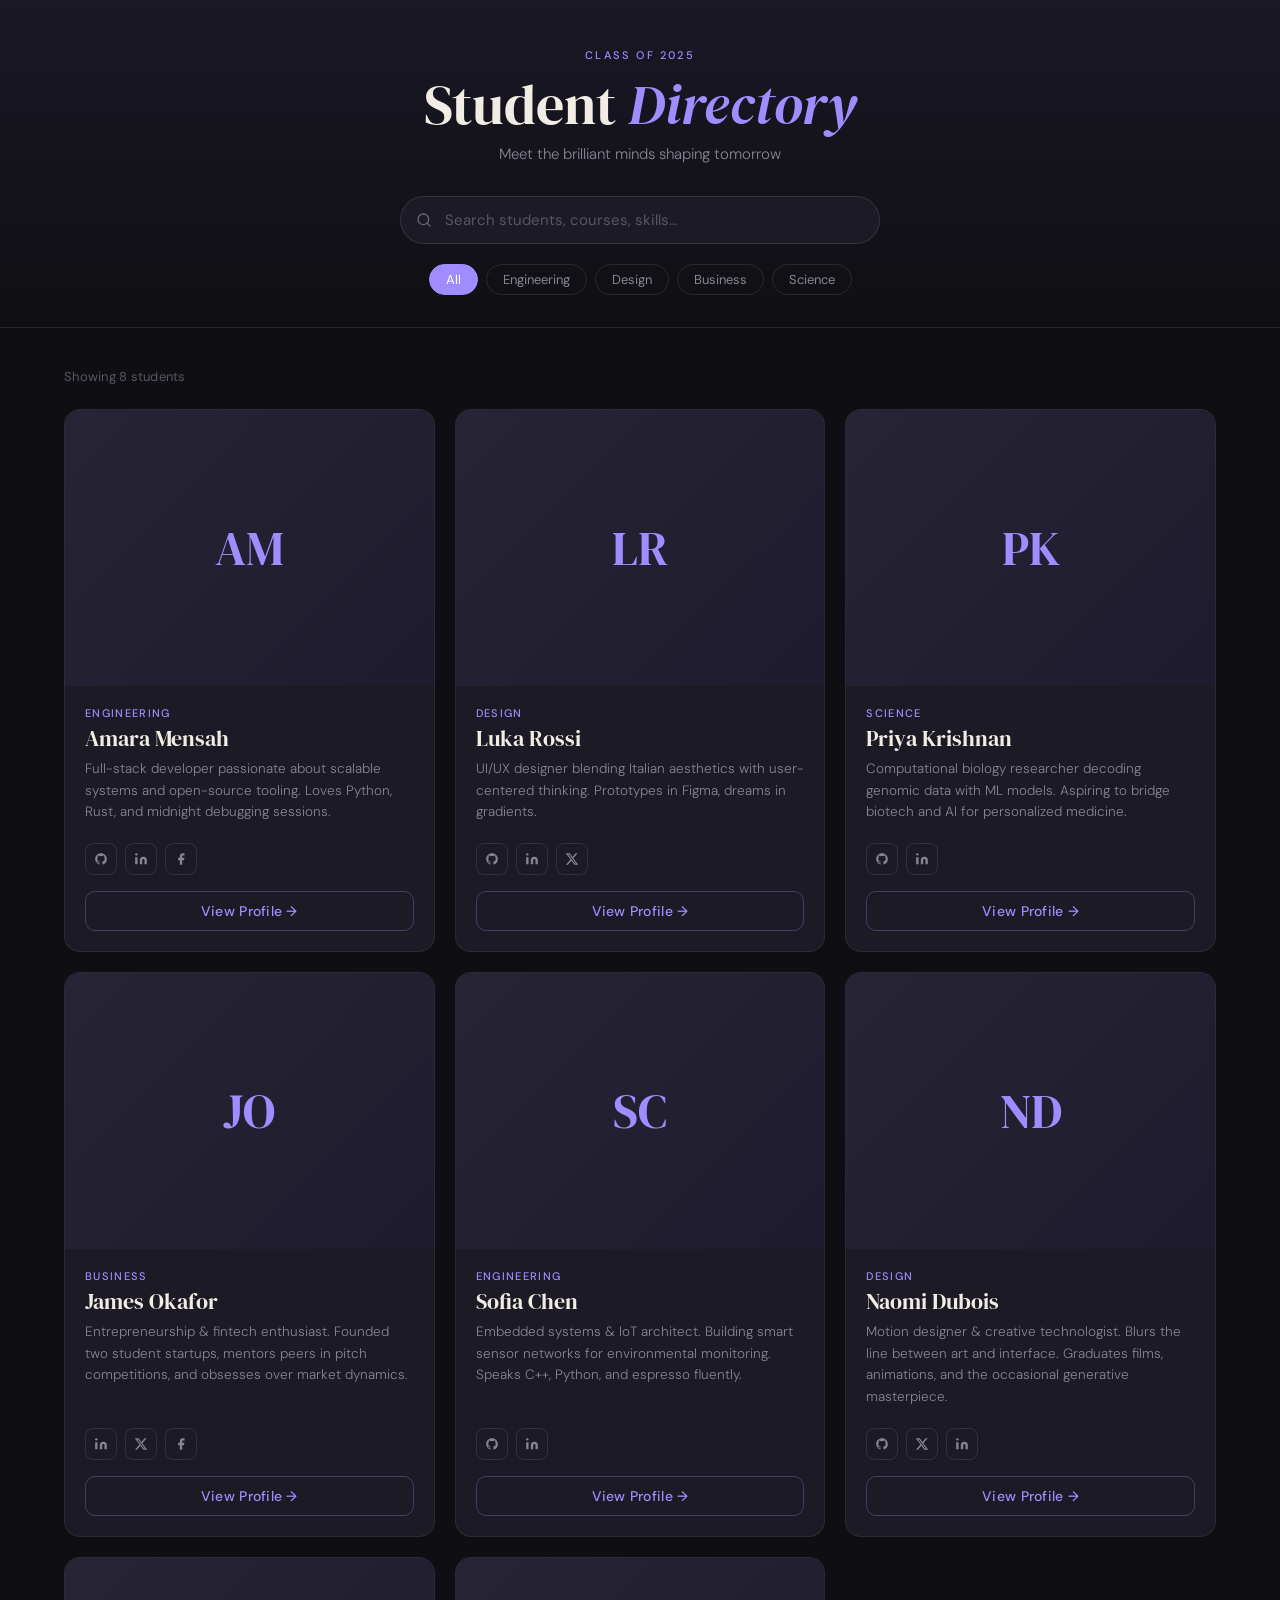
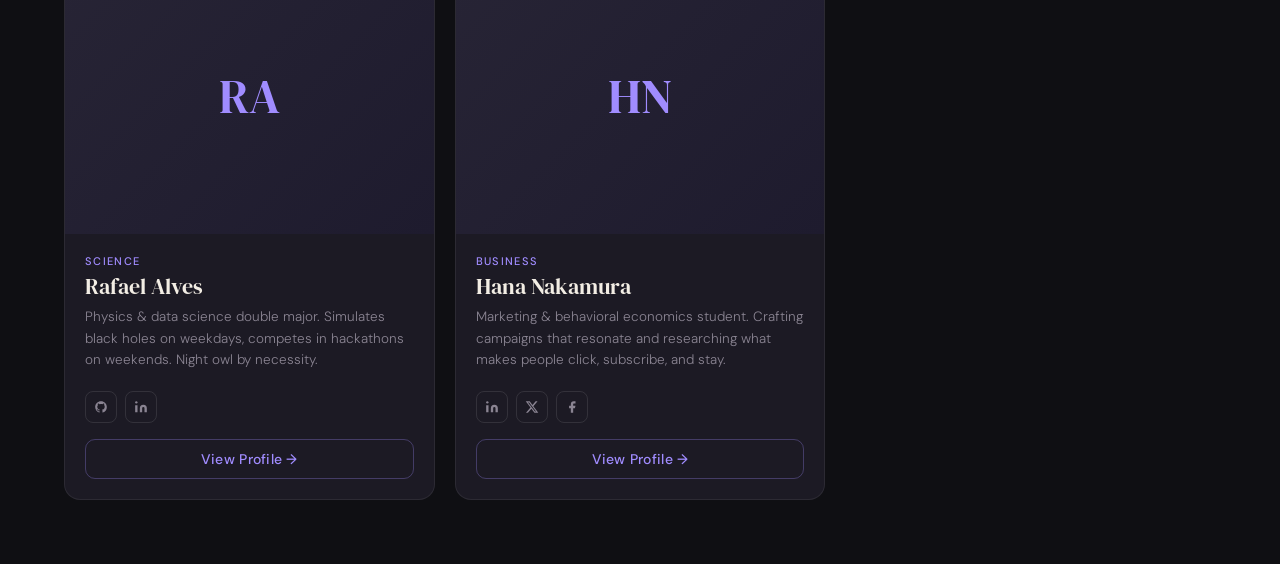
==== index.html @ 5d66a67c "first commit" ====
<!DOCTYPE html>
<html>
<head>
<link rel="stylesheet" href="src/css/style.css">
</head>
<body>

<header>
  <p class="site-label">Class of 2025</p>
  <h1>Student <em>Directory</em></h1>
  <p class="subtitle">Meet the brilliant minds shaping tomorrow</p>

  <div class="search-wrap">
    <svg class="search-icon" width="16" height="16" viewBox="0 0 24 24" fill="none" stroke="currentColor" stroke-width="2" stroke-linecap="round" stroke-linejoin="round"><circle cx="11" cy="11" r="8"/><line x1="21" y1="21" x2="16.65" y2="16.65"/></svg>
    <input type="text" id="search" placeholder="Search students, courses, skills…" oninput="filterCards()" />
  </div>

  <div class="filter-row">
    <button class="filter-btn active" onclick="setFilter('all', this)">All</button>
    <button class="filter-btn" onclick="setFilter('Engineering', this)">Engineering</button>
    <button class="filter-btn" onclick="setFilter('Design', this)">Design</button>
    <button class="filter-btn" onclick="setFilter('Business', this)">Business</button>
    <button class="filter-btn" onclick="setFilter('Science', this)">Science</button>
  </div>
</header>

<main>
  <p class="results-meta" id="meta">Showing 8 students</p>

  <div class="grid" id="grid">

    <div class="card" data-tags="Engineering">
      <div class="thumb-placeholder">AM</div>
      <div class="card-body">
        <p class="card-tag">Engineering</p>
        <h2 class="card-name">Amara Mensah</h2>
        <p class="card-desc">Full-stack developer passionate about scalable systems and open-source tooling. Loves Python, Rust, and midnight debugging sessions.</p>
        <div class="social-row">
          <a class="social-btn" href="#" title="GitHub">
            <svg viewBox="0 0 24 24"><path d="M12 2C6.48 2 2 6.48 2 12c0 4.42 2.87 8.17 6.84 9.49.5.09.68-.22.68-.48v-1.7c-2.78.61-3.37-1.34-3.37-1.34-.46-1.16-1.11-1.47-1.11-1.47-.91-.62.07-.61.07-.61 1 .07 1.53 1.03 1.53 1.03.89 1.52 2.34 1.08 2.91.83.09-.65.35-1.08.63-1.33-2.22-.25-4.55-1.11-4.55-4.94 0-1.09.39-1.98 1.03-2.68-.1-.25-.45-1.27.1-2.64 0 0 .84-.27 2.75 1.02A9.56 9.56 0 0112 6.8c.85 0 1.7.11 2.5.33 1.91-1.29 2.75-1.02 2.75-1.02.55 1.37.2 2.39.1 2.64.64.7 1.03 1.59 1.03 2.68 0 3.84-2.34 4.68-4.57 4.93.36.31.68.92.68 1.85v2.74c0 .27.18.58.69.48A10.01 10.01 0 0022 12c0-5.52-4.48-10-10-10z"/></svg>
          </a>
          <a class="social-btn" href="#" title="LinkedIn">
            <svg viewBox="0 0 24 24"><path d="M16 8a6 6 0 016 6v7h-4v-7a2 2 0 00-2-2 2 2 0 00-2 2v7h-4v-7a6 6 0 016-6zM2 9h4v12H2z"/><circle cx="4" cy="4" r="2"/></svg>
          </a>
          <a class="social-btn" href="#" title="Facebook">
            <svg viewBox="0 0 24 24"><path d="M18 2h-3a5 5 0 00-5 5v3H7v4h3v8h4v-8h3l1-4h-4V7a1 1 0 011-1h3z"/></svg>
          </a>
        </div>
        <button class="view-btn" onclick="window.location.href='students/amarah-mensah.html'">View Profile →</button>
      </div>
    </div>

    <div class="card" data-tags="Design">
      <div class="thumb-placeholder">LR</div>
      <div class="card-body">
        <p class="card-tag">Design</p>
        <h2 class="card-name">Luka Rossi</h2>
        <p class="card-desc">UI/UX designer blending Italian aesthetics with user-centered thinking. Prototypes in Figma, dreams in gradients.</p>
        <div class="social-row">
          <a class="social-btn" href="#" title="GitHub">
            <svg viewBox="0 0 24 24"><path d="M12 2C6.48 2 2 6.48 2 12c0 4.42 2.87 8.17 6.84 9.49.5.09.68-.22.68-.48v-1.7c-2.78.61-3.37-1.34-3.37-1.34-.46-1.16-1.11-1.47-1.11-1.47-.91-.62.07-.61.07-.61 1 .07 1.53 1.03 1.53 1.03.89 1.52 2.34 1.08 2.91.83.09-.65.35-1.08.63-1.33-2.22-.25-4.55-1.11-4.55-4.94 0-1.09.39-1.98 1.03-2.68-.1-.25-.45-1.27.1-2.64 0 0 .84-.27 2.75 1.02A9.56 9.56 0 0112 6.8c.85 0 1.7.11 2.5.33 1.91-1.29 2.75-1.02 2.75-1.02.55 1.37.2 2.39.1 2.64.64.7 1.03 1.59 1.03 2.68 0 3.84-2.34 4.68-4.57 4.93.36.31.68.92.68 1.85v2.74c0 .27.18.58.69.48A10.01 10.01 0 0022 12c0-5.52-4.48-10-10-10z"/></svg>
          </a>
          <a class="social-btn" href="#" title="LinkedIn">
            <svg viewBox="0 0 24 24"><path d="M16 8a6 6 0 016 6v7h-4v-7a2 2 0 00-2-2 2 2 0 00-2 2v7h-4v-7a6 6 0 016-6zM2 9h4v12H2z"/><circle cx="4" cy="4" r="2"/></svg>
          </a>
          <a class="social-btn" href="#" title="Twitter/X">
            <svg viewBox="0 0 24 24"><path d="M18.244 2.25h3.308l-7.227 8.26 8.502 11.24H16.17l-5.214-6.817L4.99 21.75H1.68l7.73-8.835L1.254 2.25H8.08l4.713 6.231zm-1.161 17.52h1.833L7.084 4.126H5.117z"/></svg>
          </a>
        </div>
        <button class="view-btn">View Profile →</button>
      </div>
    </div>

    <div class="card" data-tags="Science">
      <div class="thumb-placeholder">PK</div>
      <div class="card-body">
        <p class="card-tag">Science</p>
        <h2 class="card-name">Priya Krishnan</h2>
        <p class="card-desc">Computational biology researcher decoding genomic data with ML models. Aspiring to bridge biotech and AI for personalized medicine.</p>
        <div class="social-row">
          <a class="social-btn" href="#" title="GitHub">
            <svg viewBox="0 0 24 24"><path d="M12 2C6.48 2 2 6.48 2 12c0 4.42 2.87 8.17 6.84 9.49.5.09.68-.22.68-.48v-1.7c-2.78.61-3.37-1.34-3.37-1.34-.46-1.16-1.11-1.47-1.11-1.47-.91-.62.07-.61.07-.61 1 .07 1.53 1.03 1.53 1.03.89 1.52 2.34 1.08 2.91.83.09-.65.35-1.08.63-1.33-2.22-.25-4.55-1.11-4.55-4.94 0-1.09.39-1.98 1.03-2.68-.1-.25-.45-1.27.1-2.64 0 0 .84-.27 2.75 1.02A9.56 9.56 0 0112 6.8c.85 0 1.7.11 2.5.33 1.91-1.29 2.75-1.02 2.75-1.02.55 1.37.2 2.39.1 2.64.64.7 1.03 1.59 1.03 2.68 0 3.84-2.34 4.68-4.57 4.93.36.31.68.92.68 1.85v2.74c0 .27.18.58.69.48A10.01 10.01 0 0022 12c0-5.52-4.48-10-10-10z"/></svg>
          </a>
          <a class="social-btn" href="#" title="LinkedIn">
            <svg viewBox="0 0 24 24"><path d="M16 8a6 6 0 016 6v7h-4v-7a2 2 0 00-2-2 2 2 0 00-2 2v7h-4v-7a6 6 0 016-6zM2 9h4v12H2z"/><circle cx="4" cy="4" r="2"/></svg>
          </a>
        </div>
        <button class="view-btn">View Profile →</button>
      </div>
    </div>

    <div class="card" data-tags="Business">
      <div class="thumb-placeholder">JO</div>
      <div class="card-body">
        <p class="card-tag">Business</p>
        <h2 class="card-name">James Okafor</h2>
        <p class="card-desc">Entrepreneurship & fintech enthusiast. Founded two student startups, mentors peers in pitch competitions, and obsesses over market dynamics.</p>
        <div class="social-row">
          <a class="social-btn" href="#" title="LinkedIn">
            <svg viewBox="0 0 24 24"><path d="M16 8a6 6 0 016 6v7h-4v-7a2 2 0 00-2-2 2 2 0 00-2 2v7h-4v-7a6 6 0 016-6zM2 9h4v12H2z"/><circle cx="4" cy="4" r="2"/></svg>
          </a>
          <a class="social-btn" href="#" title="Twitter/X">
            <svg viewBox="0 0 24 24"><path d="M18.244 2.25h3.308l-7.227 8.26 8.502 11.24H16.17l-5.214-6.817L4.99 21.75H1.68l7.73-8.835L1.254 2.25H8.08l4.713 6.231zm-1.161 17.52h1.833L7.084 4.126H5.117z"/></svg>
          </a>
          <a class="social-btn" href="#" title="Facebook">
            <svg viewBox="0 0 24 24"><path d="M18 2h-3a5 5 0 00-5 5v3H7v4h3v8h4v-8h3l1-4h-4V7a1 1 0 011-1h3z"/></svg>
          </a>
        </div>
        <button class="view-btn">View Profile →</button>
      </div>
    </div>

    <div class="card" data-tags="Engineering">
      <div class="thumb-placeholder">SC</div>
      <div class="card-body">
        <p class="card-tag">Engineering</p>
        <h2 class="card-name">Sofia Chen</h2>
        <p class="card-desc">Embedded systems & IoT architect. Building smart sensor networks for environmental monitoring. Speaks C++, Python, and espresso fluently.</p>
        <div class="social-row">
          <a class="social-btn" href="#" title="GitHub">
            <svg viewBox="0 0 24 24"><path d="M12 2C6.48 2 2 6.48 2 12c0 4.42 2.87 8.17 6.84 9.49.5.09.68-.22.68-.48v-1.7c-2.78.61-3.37-1.34-3.37-1.34-.46-1.16-1.11-1.47-1.11-1.47-.91-.62.07-.61.07-.61 1 .07 1.53 1.03 1.53 1.03.89 1.52 2.34 1.08 2.91.83.09-.65.35-1.08.63-1.33-2.22-.25-4.55-1.11-4.55-4.94 0-1.09.39-1.98 1.03-2.68-.1-.25-.45-1.27.1-2.64 0 0 .84-.27 2.75 1.02A9.56 9.56 0 0112 6.8c.85 0 1.7.11 2.5.33 1.91-1.29 2.75-1.02 2.75-1.02.55 1.37.2 2.39.1 2.64.64.7 1.03 1.59 1.03 2.68 0 3.84-2.34 4.68-4.57 4.93.36.31.68.92.68 1.85v2.74c0 .27.18.58.69.48A10.01 10.01 0 0022 12c0-5.52-4.48-10-10-10z"/></svg>
          </a>
          <a class="social-btn" href="#" title="LinkedIn">
            <svg viewBox="0 0 24 24"><path d="M16 8a6 6 0 016 6v7h-4v-7a2 2 0 00-2-2 2 2 0 00-2 2v7h-4v-7a6 6 0 016-6zM2 9h4v12H2z"/><circle cx="4" cy="4" r="2"/></svg>
          </a>
        </div>
        <button class="view-btn">View Profile →</button>
      </div>
    </div>

    <div class="card" data-tags="Design">
      <div class="thumb-placeholder">ND</div>
      <div class="card-body">
        <p class="card-tag">Design</p>
        <h2 class="card-name">Naomi Dubois</h2>
        <p class="card-desc">Motion designer & creative technologist. Blurs the line between art and interface. Graduates films, animations, and the occasional generative masterpiece.</p>
        <div class="social-row">
          <a class="social-btn" href="#" title="GitHub">
            <svg viewBox="0 0 24 24"><path d="M12 2C6.48 2 2 6.48 2 12c0 4.42 2.87 8.17 6.84 9.49.5.09.68-.22.68-.48v-1.7c-2.78.61-3.37-1.34-3.37-1.34-.46-1.16-1.11-1.47-1.11-1.47-.91-.62.07-.61.07-.61 1 .07 1.53 1.03 1.53 1.03.89 1.52 2.34 1.08 2.91.83.09-.65.35-1.08.63-1.33-2.22-.25-4.55-1.11-4.55-4.94 0-1.09.39-1.98 1.03-2.68-.1-.25-.45-1.27.1-2.64 0 0 .84-.27 2.75 1.02A9.56 9.56 0 0112 6.8c.85 0 1.7.11 2.5.33 1.91-1.29 2.75-1.02 2.75-1.02.55 1.37.2 2.39.1 2.64.64.7 1.03 1.59 1.03 2.68 0 3.84-2.34 4.68-4.57 4.93.36.31.68.92.68 1.85v2.74c0 .27.18.58.69.48A10.01 10.01 0 0022 12c0-5.52-4.48-10-10-10z"/></svg>
          </a>
          <a class="social-btn" href="#" title="Twitter/X">
            <svg viewBox="0 0 24 24"><path d="M18.244 2.25h3.308l-7.227 8.26 8.502 11.24H16.17l-5.214-6.817L4.99 21.75H1.68l7.73-8.835L1.254 2.25H8.08l4.713 6.231zm-1.161 17.52h1.833L7.084 4.126H5.117z"/></svg>
          </a>
          <a class="social-btn" href="#" title="LinkedIn">
            <svg viewBox="0 0 24 24"><path d="M16 8a6 6 0 016 6v7h-4v-7a2 2 0 00-2-2 2 2 0 00-2 2v7h-4v-7a6 6 0 016-6zM2 9h4v12H2z"/><circle cx="4" cy="4" r="2"/></svg>
          </a>
        </div>
        <button class="view-btn">View Profile →</button>
      </div>
    </div>

    <div class="card" data-tags="Science">
      <div class="thumb-placeholder">RA</div>
      <div class="card-body">
        <p class="card-tag">Science</p>
        <h2 class="card-name">Rafael Alves</h2>
        <p class="card-desc">Physics & data science double major. Simulates black holes on weekdays, competes in hackathons on weekends. Night owl by necessity.</p>
        <div class="social-row">
          <a class="social-btn" href="#" title="GitHub">
            <svg viewBox="0 0 24 24"><path d="M12 2C6.48 2 2 6.48 2 12c0 4.42 2.87 8.17 6.84 9.49.5.09.68-.22.68-.48v-1.7c-2.78.61-3.37-1.34-3.37-1.34-.46-1.16-1.11-1.47-1.11-1.47-.91-.62.07-.61.07-.61 1 .07 1.53 1.03 1.53 1.03.89 1.52 2.34 1.08 2.91.83.09-.65.35-1.08.63-1.33-2.22-.25-4.55-1.11-4.55-4.94 0-1.09.39-1.98 1.03-2.68-.1-.25-.45-1.27.1-2.64 0 0 .84-.27 2.75 1.02A9.56 9.56 0 0112 6.8c.85 0 1.7.11 2.5.33 1.91-1.29 2.75-1.02 2.75-1.02.55 1.37.2 2.39.1 2.64.64.7 1.03 1.59 1.03 2.68 0 3.84-2.34 4.68-4.57 4.93.36.31.68.92.68 1.85v2.74c0 .27.18.58.69.48A10.01 10.01 0 0022 12c0-5.52-4.48-10-10-10z"/></svg>
          </a>
          <a class="social-btn" href="#" title="LinkedIn">
            <svg viewBox="0 0 24 24"><path d="M16 8a6 6 0 016 6v7h-4v-7a2 2 0 00-2-2 2 2 0 00-2 2v7h-4v-7a6 6 0 016-6zM2 9h4v12H2z"/><circle cx="4" cy="4" r="2"/></svg>
          </a>
        </div>
        <button class="view-btn">View Profile →</button>
      </div>
    </div>

    <div class="card" data-tags="Business">
      <div class="thumb-placeholder">HN</div>
      <div class="card-body">
        <p class="card-tag">Business</p>
        <h2 class="card-name">Hana Nakamura</h2>
        <p class="card-desc">Marketing & behavioral economics student. Crafting campaigns that resonate and researching what makes people click, subscribe, and stay.</p>
        <div class="social-row">
          <a class="social-btn" href="#" title="LinkedIn">
            <svg viewBox="0 0 24 24"><path d="M16 8a6 6 0 016 6v7h-4v-7a2 2 0 00-2-2 2 2 0 00-2 2v7h-4v-7a6 6 0 016-6zM2 9h4v12H2z"/><circle cx="4" cy="4" r="2"/></svg>
          </a>
          <a class="social-btn" href="#" title="Twitter/X">
            <svg viewBox="0 0 24 24"><path d="M18.244 2.25h3.308l-7.227 8.26 8.502 11.24H16.17l-5.214-6.817L4.99 21.75H1.68l7.73-8.835L1.254 2.25H8.08l4.713 6.231zm-1.161 17.52h1.833L7.084 4.126H5.117z"/></svg>
          </a>
          <a class="social-btn" href="#" title="Facebook">
            <svg viewBox="0 0 24 24"><path d="M18 2h-3a5 5 0 00-5 5v3H7v4h3v8h4v-8h3l1-4h-4V7a1 1 0 011-1h3z"/></svg>
          </a>
        </div>
        <button class="view-btn">View Profile →</button>
      </div>
    </div>

  </div>
</main>

<script>
  let activeFilter = 'all';

  function setFilter(val, btn) {
    activeFilter = val;
    document.querySelectorAll('.filter-btn').forEach(b => b.classList.remove('active'));
    btn.classList.add('active');
    filterCards();
  }

  function filterCards() {
    const q = document.getElementById('search').value.toLowerCase().trim();
    const cards = document.querySelectorAll('.card');
    let visible = 0;

    cards.forEach(card => {
      const name = card.querySelector('.card-name').textContent.toLowerCase();
      const desc = card.querySelector('.card-desc').textContent.toLowerCase();
      const tag = card.querySelector('.card-tag').textContent.toLowerCase();
      const tags = card.dataset.tags;

      const matchesSearch = !q || name.includes(q) || desc.includes(q) || tag.includes(q);
      const matchesFilter = activeFilter === 'all' || tags === activeFilter;

      if (matchesSearch && matchesFilter) {
        card.classList.remove('hidden');
        visible++;
      } else {
        card.classList.add('hidden');
      }
    });

    const meta = document.getElementById('meta');
    if (visible === 0) {
      meta.textContent = 'No students found';
    } else {
      meta.textContent = `Showing ${visible} student${visible !== 1 ? 's' : ''}`;
    }

    const grid = document.getElementById('grid');
    const empty = grid.querySelector('.empty-state');
    if (visible === 0 && !empty) {
      const div = document.createElement('div');
      div.className = 'empty-state';
      div.innerHTML = '<div class="icon">◎</div><p>No students match your search.<br>Try a different name or filter.</p>';
      grid.appendChild(div);
    } else if (visible > 0 && empty) {
      empty.remove();
    }
  }
</script>
</body>
</html>
---- src/css/style.css ----
@import url('https://fonts.googleapis.com/css2?family=DM+Serif+Display:ital@0;1&family=DM+Sans:wght@300;400;500;600&display=swap');

  * { box-sizing: border-box; margin: 0; padding: 0; }

  body {
    font-family: 'DM Sans', sans-serif;
    background: #0f0f13;
    color: #e8e4dc;
    min-height: 100vh;
  }

  header {
    padding: 3rem 2rem 2rem;
    text-align: center;
    border-bottom: 1px solid rgba(255,255,255,0.06);
    background: linear-gradient(180deg, #1a1825 0%, #0f0f13 100%);
  }

  .site-label {
    font-size: 11px;
    letter-spacing: 0.2em;
    text-transform: uppercase;
    color: #a08cff;
    margin-bottom: 0.75rem;
    font-weight: 500;
  }

  h1 {
    font-family: 'DM Serif Display', serif;
    font-size: clamp(2.2rem, 5vw, 3.5rem);
    font-weight: 400;
    line-height: 1.1;
    color: #f2ede4;
    margin-bottom: 0.5rem;
  }

  h1 em {
    font-style: italic;
    color: #a08cff;
  }

  .subtitle {
    font-size: 15px;
    color: #8a8492;
    margin-bottom: 2rem;
    font-weight: 300;
  }

  .search-wrap {
    max-width: 480px;
    margin: 0 auto;
    position: relative;
  }

  .search-icon {
    position: absolute;
    left: 16px;
    top: 50%;
    transform: translateY(-50%);
    color: #6b6475;
    pointer-events: none;
  }

  #search {
    width: 100%;
    padding: 13px 16px 13px 44px;
    background: #1c1a24;
    border: 1px solid rgba(255,255,255,0.1);
    border-radius: 50px;
    color: #e8e4dc;
    font-family: 'DM Sans', sans-serif;
    font-size: 15px;
    outline: none;
    transition: border-color 0.2s;
  }

  #search::placeholder { color: #5a5464; }
  #search:focus { border-color: #a08cff; }

  .filter-row {
    display: flex;
    gap: 8px;
    justify-content: center;
    flex-wrap: wrap;
    margin-top: 1.25rem;
  }

  .filter-btn {
    padding: 6px 16px;
    border-radius: 50px;
    border: 1px solid rgba(255,255,255,0.1);
    background: transparent;
    color: #8a8492;
    font-size: 13px;
    font-family: 'DM Sans', sans-serif;
    cursor: pointer;
    transition: all 0.2s;
  }

  .filter-btn:hover { border-color: #a08cff; color: #a08cff; }
  .filter-btn.active { background: #a08cff; border-color: #a08cff; color: #fff; }

  main {
    max-width: 1200px;
    margin: 0 auto;
    padding: 2.5rem 1.5rem 4rem;
  }

  .results-meta {
    font-size: 13px;
    color: #5a5464;
    margin-bottom: 1.5rem;
    letter-spacing: 0.02em;
  }

  .grid {
    display: grid;
    grid-template-columns: repeat(auto-fill, minmax(280px, 1fr));
    gap: 1.25rem;
  }

  .card {
    background: #1c1a24;
    border: 1px solid rgba(255,255,255,0.07);
    border-radius: 16px;
    overflow: hidden;
    transition: transform 0.25s, border-color 0.25s, box-shadow 0.25s;
    display: flex;
    flex-direction: column;
  }

  .card:hover {
    transform: translateY(-4px);
    border-color: rgba(160,140,255,0.35);
    box-shadow: 0 16px 40px rgba(0,0,0,0.4);
  }

  .card-thumb {
    width: 100%;
    aspect-ratio: 4/3;
    object-fit: cover;
    display: block;
    background: #272435;
  }

  .thumb-placeholder {
    width: 100%;
    aspect-ratio: 4/3;
    display: flex;
    align-items: center;
    justify-content: center;
    font-size: 3rem;
    background: linear-gradient(135deg, #272435 0%, #1e1b2e 100%);
    color: #a08cff;
    font-family: 'DM Serif Display', serif;
  }

  .card-body {
    padding: 1.25rem;
    flex: 1;
    display: flex;
    flex-direction: column;
  }

  .card-tag {
    font-size: 11px;
    letter-spacing: 0.12em;
    text-transform: uppercase;
    color: #a08cff;
    font-weight: 500;
    margin-bottom: 6px;
  }

  .card-name {
    font-family: 'DM Serif Display', serif;
    font-size: 1.35rem;
    font-weight: 400;
    color: #f2ede4;
    margin-bottom: 6px;
    line-height: 1.2;
  }

  .card-desc {
    font-size: 13.5px;
    color: #8a8492;
    line-height: 1.6;
    margin-bottom: 1.25rem;
    flex: 1;
    font-weight: 300;
  }

  .social-row {
    display: flex;
    gap: 8px;
    margin-bottom: 1rem;
  }

  .social-btn {
    width: 32px;
    height: 32px;
    border-radius: 8px;
    border: 1px solid rgba(255,255,255,0.1);
    background: transparent;
    display: flex;
    align-items: center;
    justify-content: center;
    cursor: pointer;
    transition: all 0.2s;
    text-decoration: none;
  }

  .social-btn:hover {
    border-color: #a08cff;
    background: rgba(160,140,255,0.1);
  }

  .social-btn svg { width: 14px; height: 14px; fill: #8a8492; transition: fill 0.2s; }
  .social-btn:hover svg { fill: #a08cff; }

  .view-btn {
    width: 100%;
    padding: 10px;
    border-radius: 10px;
    border: 1px solid rgba(160,140,255,0.3);
    background: transparent;
    color: #a08cff;
    font-family: 'DM Sans', sans-serif;
    font-size: 14px;
    font-weight: 500;
    cursor: pointer;
    transition: all 0.2s;
    letter-spacing: 0.02em;
  }

  .view-btn:hover {
    background: #a08cff;
    color: #fff;
    border-color: #a08cff;
  }

  .empty-state {
    grid-column: 1/-1;
    text-align: center;
    padding: 5rem 1rem;
    color: #5a5464;
  }

  .empty-state .icon { font-size: 2.5rem; margin-bottom: 1rem; opacity: 0.5; }
  .empty-state p { font-size: 15px; }

  .card.hidden { display: none; }

   @import url('https://fonts.googleapis.com/css2?family=DM+Serif+Display:ital@0;1&family=DM+Sans:wght@300;400;500;600&display=swap');

  * { box-sizing: border-box; margin: 0; padding: 0; }

  body {
    font-family: 'DM Sans', sans-serif;
    background: #0f0f13;
    color: #e8e4dc;
    min-height: 100vh;
  }

  /* ── NAV ── */
  nav {
    display: flex;
    align-items: center;
    gap: 10px;
    padding: 1.25rem 2rem;
    border-bottom: 1px solid rgba(255,255,255,0.06);
  }

  .back-btn {
    display: flex;
    align-items: center;
    gap: 6px;
    font-size: 13px;
    color: #8a8492;
    background: none;
    border: none;
    cursor: pointer;
    font-family: 'DM Sans', sans-serif;
    padding: 6px 10px;
    border-radius: 8px;
    transition: all 0.2s;
  }
  .back-btn:hover { background: rgba(255,255,255,0.05); color: #e8e4dc; }
  .back-btn svg { width: 14px; height: 14px; }

  .nav-breadcrumb {
    font-size: 13px;
    color: #4a4454;
  }
  .nav-breadcrumb span { color: #8a8492; }

  /* ── HERO ── */
  .hero {
    position: relative;
    background: linear-gradient(135deg, #1a1825 0%, #161320 50%, #0f0f13 100%);
    border-bottom: 1px solid rgba(255,255,255,0.06);
    padding: 3rem 2rem 0;
    overflow: hidden;
  }

  .hero-bg-circle {
    position: absolute;
    top: -80px; right: -80px;
    width: 320px; height: 320px;
    border-radius: 50%;
    background: radial-gradient(circle, rgba(160,140,255,0.08) 0%, transparent 70%);
    pointer-events: none;
  }

  .hero-inner {
    max-width: 900px;
    margin: 0 auto;
    display: flex;
    gap: 2.5rem;
    align-items: flex-end;
    flex-wrap: wrap;
  }

  .avatar-wrap {
    position: relative;
    flex-shrink: 0;
  }

  .avatar {
    width: 120px;
    height: 120px;
    border-radius: 20px;
    background: linear-gradient(135deg, #2e2a42 0%, #1e1b30 100%);
    border: 2px solid rgba(160,140,255,0.25);
    display: flex;
    align-items: center;
    justify-content: center;
    font-family: 'DM Serif Display', serif;
    font-size: 2.8rem;
    color: #a08cff;
    letter-spacing: -1px;
    overflow: hidden;
  }

  .avatar img {
    width: 100%; height: 100%; object-fit: cover; display: block;
  }

  .status-dot {
    position: absolute;
    bottom: 8px; right: 8px;
    width: 14px; height: 14px;
    border-radius: 50%;
    background: #3ecf8e;
    border: 2px solid #0f0f13;
  }

  .hero-info {
    flex: 1;
    min-width: 200px;
    padding-bottom: 1.75rem;
  }

  .hero-tag {
    font-size: 11px;
    letter-spacing: 0.18em;
    text-transform: uppercase;
    color: #a08cff;
    font-weight: 500;
    margin-bottom: 8px;
  }

  .hero-name {
    font-family: 'DM Serif Display', serif;
    font-size: clamp(2rem, 4vw, 3rem);
    font-weight: 400;
    color: #f2ede4;
    line-height: 1.1;
    margin-bottom: 6px;
  }

  .hero-sub {
    font-size: 15px;
    color: #8a8492;
    font-weight: 300;
    margin-bottom: 1.25rem;
  }

  .hero-meta {
    display: flex;
    gap: 1.5rem;
    flex-wrap: wrap;
  }

  .hero-meta-item {
    display: flex;
    align-items: center;
    gap: 6px;
    font-size: 13px;
    color: #6b6475;
  }

  .hero-meta-item svg { width: 13px; height: 13px; opacity: 0.6; }

  .hero-tabs {
    max-width: 900px;
    margin: 2rem auto 0;
    display: flex;
    gap: 0;
    border-top: 1px solid rgba(255,255,255,0.06);
  }

  .tab {
    padding: 14px 20px;
    font-size: 13.5px;
    color: #6b6475;
    cursor: pointer;
    border: none;
    background: none;
    font-family: 'DM Sans', sans-serif;
    border-bottom: 2px solid transparent;
    transition: all 0.2s;
    font-weight: 400;
    margin-bottom: -1px;
  }

  .tab:hover { color: #c0b8d4; }
  .tab.active { color: #a08cff; border-bottom-color: #a08cff; font-weight: 500; }

  /* ── BODY ── */
  .body-wrap {
    max-width: 900px;
    margin: 0 auto;
    padding: 2.5rem 2rem 5rem;
    display: grid;
    grid-template-columns: 1fr 300px;
    gap: 2rem;
    align-items: start;
  }

  /* ── LEFT ── */
  section { margin-bottom: 2.5rem; }

  .section-label {
    font-size: 11px;
    letter-spacing: 0.15em;
    text-transform: uppercase;
    color: #5a5464;
    font-weight: 500;
    margin-bottom: 1rem;
  }

  .bio-text {
    font-size: 15px;
    line-height: 1.8;
    color: #b0a8bc;
    font-weight: 300;
  }

  .bio-text p + p { margin-top: 1rem; }

  /* Skills */
  .skills-grid {
    display: flex;
    flex-direction: column;
    gap: 10px;
  }

  .skill-row {
    display: flex;
    flex-direction: column;
    gap: 5px;
  }

  .skill-header {
    display: flex;
    justify-content: space-between;
    align-items: center;
  }

  .skill-name {
    font-size: 13.5px;
    color: #c0b8d4;
    font-weight: 400;
  }

  .skill-pct {
    font-size: 12px;
    color: #5a5464;
    font-variant-numeric: tabular-nums;
  }

  .skill-bar-bg {
    height: 4px;
    background: rgba(255,255,255,0.07);
    border-radius: 99px;
    overflow: hidden;
  }

  .skill-bar-fill {
    height: 100%;
    border-radius: 99px;
    background: linear-gradient(90deg, #7b6de0, #a08cff);
    transition: width 1s cubic-bezier(0.4,0,0.2,1);
    width: 0;
  }

  /* Projects */
  .projects-list {
    display: flex;
    flex-direction: column;
    gap: 12px;
  }

  .project-card {
    background: #1c1a24;
    border: 1px solid rgba(255,255,255,0.07);
    border-radius: 12px;
    padding: 1rem 1.25rem;
    display: flex;
    gap: 1rem;
    align-items: flex-start;
    transition: border-color 0.2s;
    cursor: pointer;
  }

  .project-card:hover { border-color: rgba(160,140,255,0.3); }

  .project-icon {
    width: 40px; height: 40px;
    border-radius: 10px;
    background: rgba(160,140,255,0.1);
    display: flex; align-items: center; justify-content: center;
    font-size: 18px;
    flex-shrink: 0;
  }

  .project-info { flex: 1; }

  .project-title {
    font-size: 14px;
    font-weight: 500;
    color: #e8e4dc;
    margin-bottom: 3px;
  }

  .project-desc {
    font-size: 13px;
    color: #6b6475;
    line-height: 1.5;
  }

  .project-tags {
    display: flex;
    gap: 6px;
    flex-wrap: wrap;
    margin-top: 8px;
  }

  .ptag {
    padding: 3px 9px;
    border-radius: 5px;
    font-size: 11px;
    background: rgba(160,140,255,0.1);
    color: #a08cff;
    font-weight: 500;
  }

  /* ── RIGHT SIDEBAR ── */
  .sidebar { display: flex; flex-direction: column; gap: 1.25rem; }

  .sidebar-card {
    background: #1c1a24;
    border: 1px solid rgba(255,255,255,0.07);
    border-radius: 14px;
    padding: 1.25rem;
  }

  .sidebar-card-title {
    font-size: 11px;
    letter-spacing: 0.14em;
    text-transform: uppercase;
    color: #5a5464;
    margin-bottom: 1rem;
    font-weight: 500;
  }

  /* Links */
  .links-list { display: flex; flex-direction: column; gap: 8px; }

  .link-item {
    display: flex;
    align-items: center;
    gap: 10px;
    padding: 9px 12px;
    border-radius: 9px;
    border: 1px solid rgba(255,255,255,0.07);
    text-decoration: none;
    transition: all 0.2s;
    cursor: pointer;
  }

  .link-item:hover {
    border-color: rgba(160,140,255,0.35);
    background: rgba(160,140,255,0.05);
  }

  .link-icon {
    width: 30px; height: 30px;
    border-radius: 8px;
    display: flex; align-items: center; justify-content: center;
    flex-shrink: 0;
  }

  .link-icon svg { width: 14px; height: 14px; }

  .link-icon.gh { background: rgba(255,255,255,0.06); }
  .link-icon.li { background: rgba(10,102,194,0.15); }
  .link-icon.tw { background: rgba(255,255,255,0.06); }
  .link-icon.fb { background: rgba(24,119,242,0.15); }
  .link-icon.web { background: rgba(62,207,142,0.12); }

  .link-icon.gh svg { fill: #c0b8d4; }
  .link-icon.li svg { fill: #4a9eff; }
  .link-icon.tw svg { fill: #c0b8d4; }
  .link-icon.fb svg { fill: #4a9eff; }
  .link-icon.web svg { fill: #3ecf8e; stroke: none; }

  .link-text { flex: 1; }
  .link-label { font-size: 13px; color: #c0b8d4; font-weight: 400; }
  .link-url { font-size: 11px; color: #5a5464; margin-top: 1px; }

  .link-arrow { font-size: 12px; color: #3a3444; transition: color 0.2s; }
  .link-item:hover .link-arrow { color: #a08cff; }

  /* Stats */
  .stats-grid { display: grid; grid-template-columns: 1fr 1fr; gap: 10px; }

  .stat-box {
    background: rgba(255,255,255,0.03);
    border-radius: 10px;
    padding: 12px;
    text-align: center;
  }

  .stat-num {
    font-family: 'DM Serif Display', serif;
    font-size: 1.7rem;
    color: #f2ede4;
    line-height: 1;
    margin-bottom: 4px;
  }

  .stat-label { font-size: 11px; color: #5a5464; font-weight: 400; }

  /* Tags */
  .interests-wrap { display: flex; flex-wrap: wrap; gap: 7px; }

  .interest-tag {
    padding: 5px 12px;
    border-radius: 99px;
    border: 1px solid rgba(255,255,255,0.1);
    font-size: 12px;
    color: #8a8492;
    transition: all 0.2s;
    cursor: default;
  }

  .interest-tag:hover { border-color: #a08cff; color: #a08cff; }

  @media (max-width: 680px) {
    .body-wrap { grid-template-columns: 1fr; }
    .hero-inner { flex-direction: column; align-items: flex-start; gap: 1.25rem; }
  }
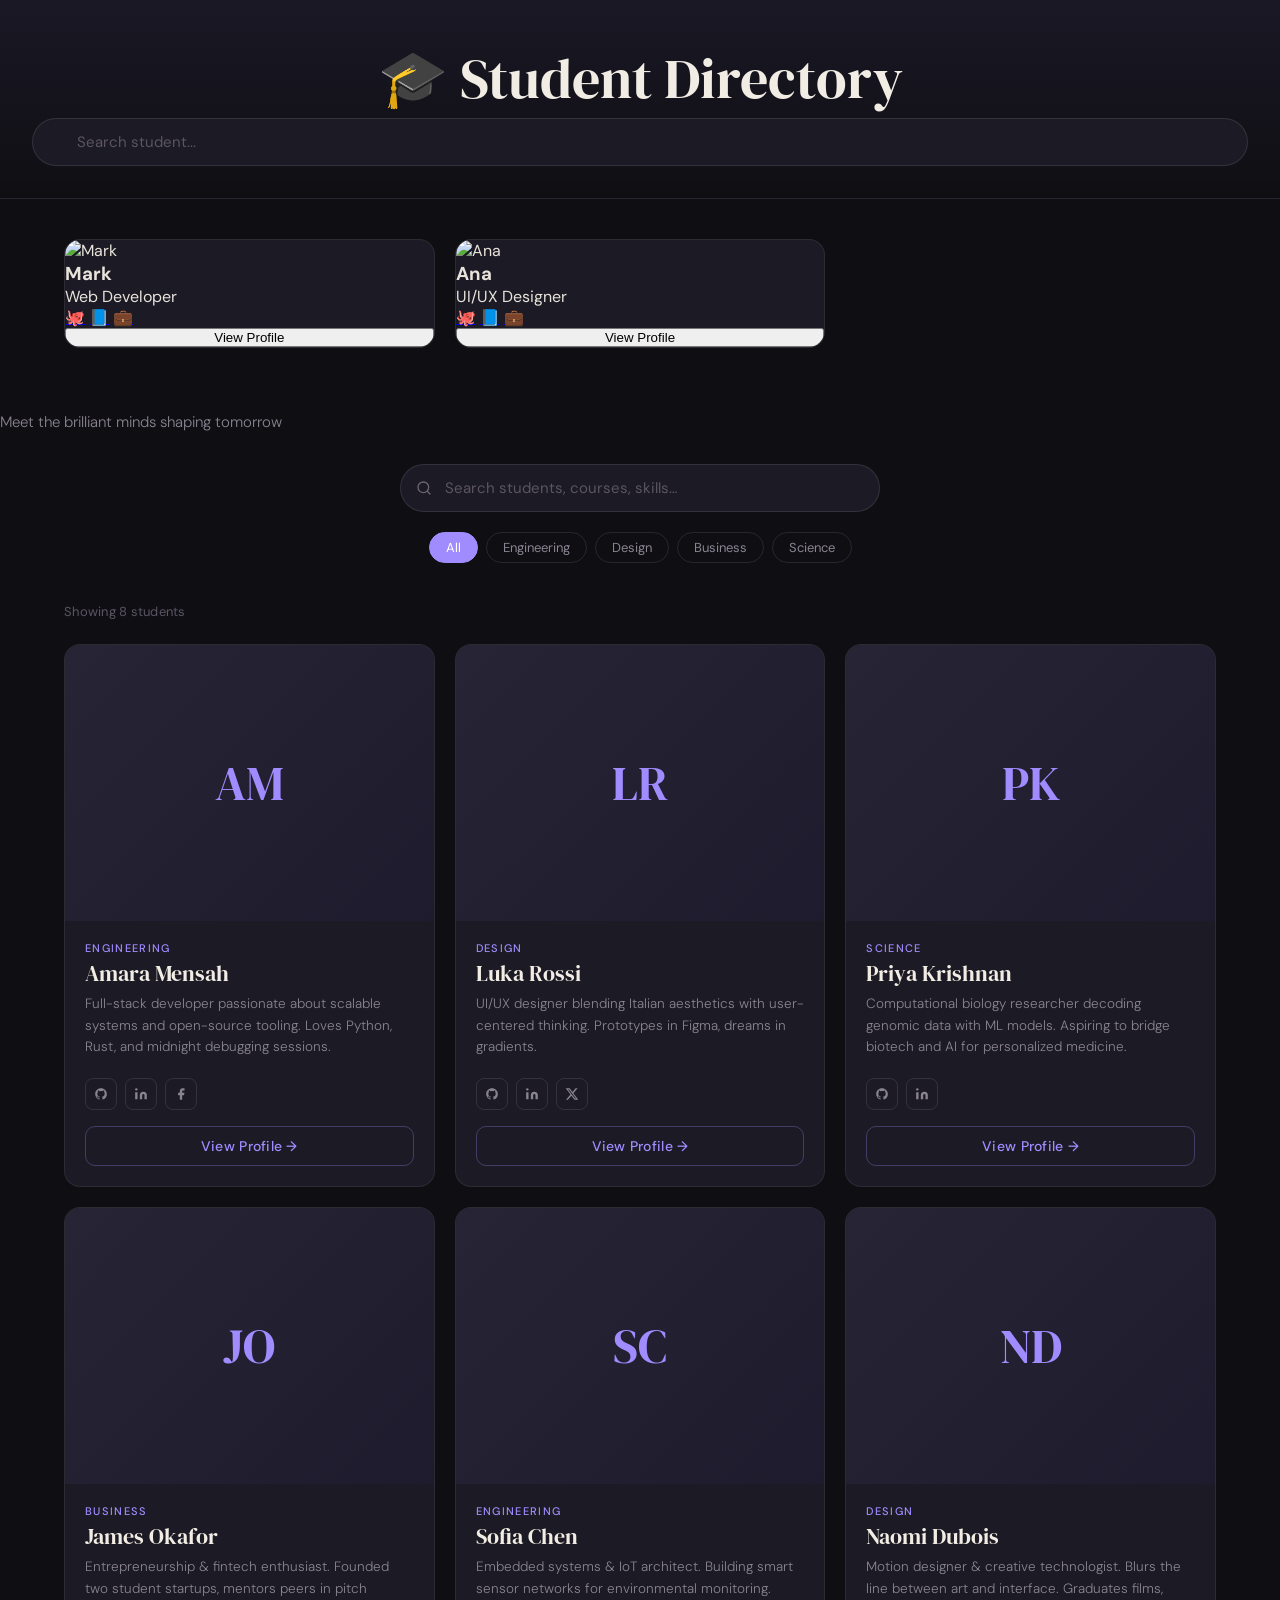
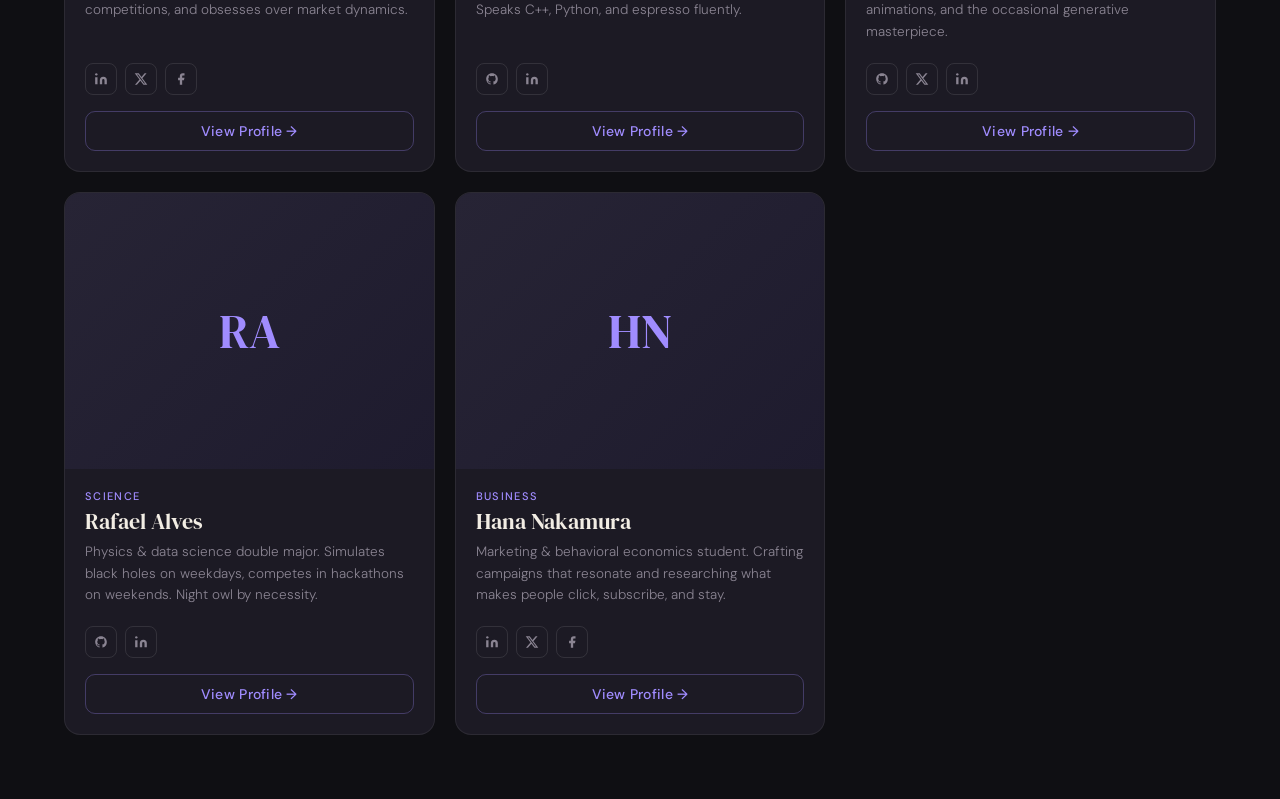
==== commit f8bf7f2f: "Update to starter home page with factory pattern and search" ====
--- a/index.html
+++ b/index.html
@@ -1,13 +1,25 @@
 <!DOCTYPE html>
-<html>
+<html lang="en">
 <head>
-<link rel="stylesheet" href="src/css/style.css">
+  <meta charset="UTF-8" />
+  <meta name="viewport" content="width=device-width, initial-scale=1.0"/>
+  <title>Student Directory</title>
+  <link rel="stylesheet" href="src/css/style.css" />
 </head>
 <body>
 
-<header>
-  <p class="site-label">Class of 2025</p>
-  <h1>Student <em>Directory</em></h1>
+  <header>
+    <h1>🎓 Student Directory</h1>
+    <input type="text" id="search" placeholder="Search student..." />
+  </header>
+
+  <main>
+    <div id="student-list" class="grid"></div>
+  </main>
+
+  <script src="main.js"></script>
+</body>
+</html>
   <p class="subtitle">Meet the brilliant minds shaping tomorrow</p>
 
   <div class="search-wrap">
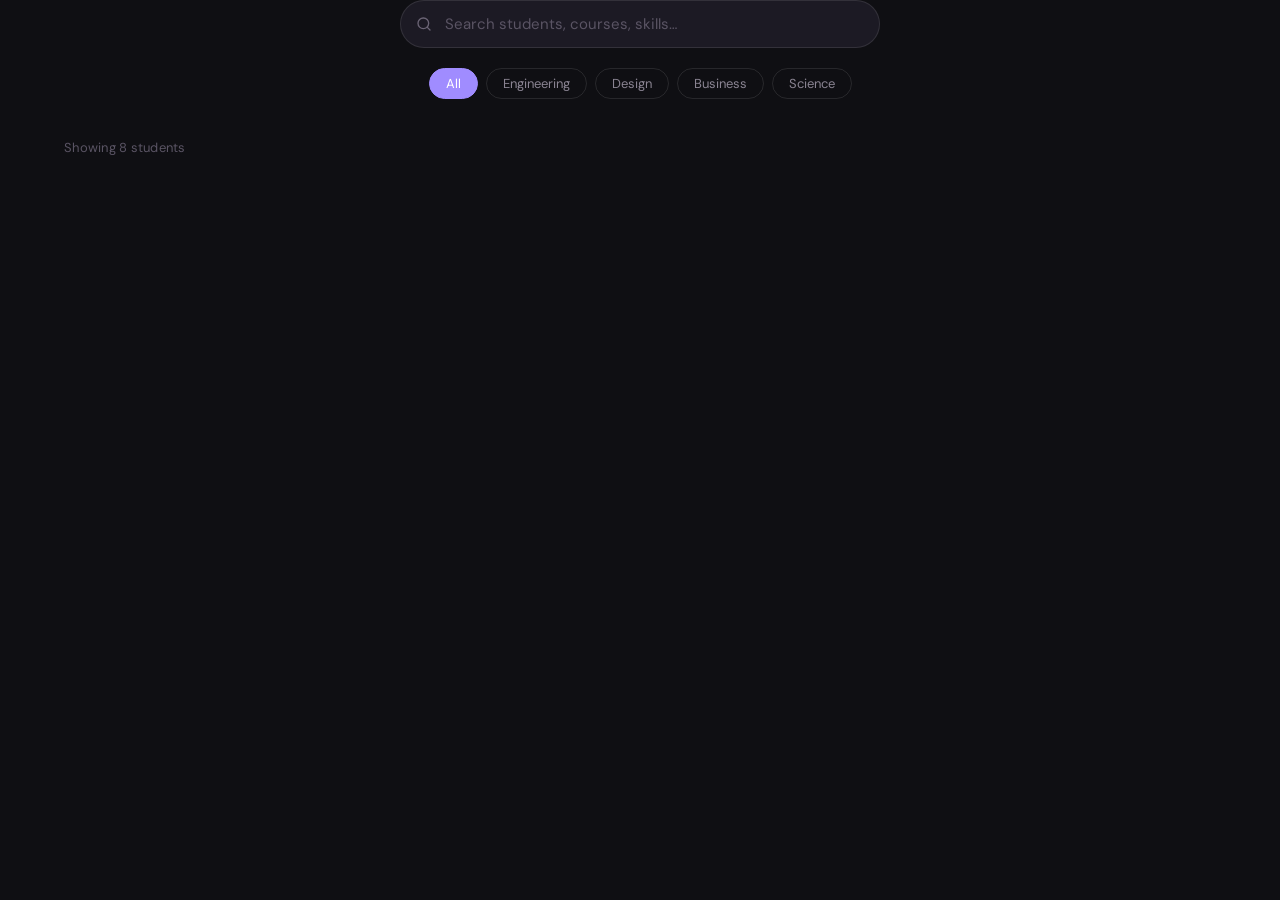
==== commit ca531fcd: "Sync index.html changes to main" ====
--- a/index.html
+++ b/index.html
@@ -8,19 +8,7 @@
 </head>
 <body>
 
-  <header>
-    <h1>🎓 Student Directory</h1>
-    <input type="text" id="search" placeholder="Search student..." />
-  </header>
-
-  <main>
-    <div id="student-list" class="grid"></div>
-  </main>
-
-  <script src="main.js"></script>
-</body>
-</html>
-  <p class="subtitle">Meet the brilliant minds shaping tomorrow</p>
+  
 
   <div class="search-wrap">
     <svg class="search-icon" width="16" height="16" viewBox="0 0 24 24" fill="none" stroke="currentColor" stroke-width="2" stroke-linecap="round" stroke-linejoin="round"><circle cx="11" cy="11" r="8"/><line x1="21" y1="21" x2="16.65" y2="16.65"/></svg>
@@ -40,219 +28,10 @@
   <p class="results-meta" id="meta">Showing 8 students</p>
 
   <div class="grid" id="grid">
-
-    <div class="card" data-tags="Engineering">
-      <div class="thumb-placeholder">AM</div>
-      <div class="card-body">
-        <p class="card-tag">Engineering</p>
-        <h2 class="card-name">Amara Mensah</h2>
-        <p class="card-desc">Full-stack developer passionate about scalable systems and open-source tooling. Loves Python, Rust, and midnight debugging sessions.</p>
-        <div class="social-row">
-          <a class="social-btn" href="#" title="GitHub">
-            <svg viewBox="0 0 24 24"><path d="M12 2C6.48 2 2 6.48 2 12c0 4.42 2.87 8.17 6.84 9.49.5.09.68-.22.68-.48v-1.7c-2.78.61-3.37-1.34-3.37-1.34-.46-1.16-1.11-1.47-1.11-1.47-.91-.62.07-.61.07-.61 1 .07 1.53 1.03 1.53 1.03.89 1.52 2.34 1.08 2.91.83.09-.65.35-1.08.63-1.33-2.22-.25-4.55-1.11-4.55-4.94 0-1.09.39-1.98 1.03-2.68-.1-.25-.45-1.27.1-2.64 0 0 .84-.27 2.75 1.02A9.56 9.56 0 0112 6.8c.85 0 1.7.11 2.5.33 1.91-1.29 2.75-1.02 2.75-1.02.55 1.37.2 2.39.1 2.64.64.7 1.03 1.59 1.03 2.68 0 3.84-2.34 4.68-4.57 4.93.36.31.68.92.68 1.85v2.74c0 .27.18.58.69.48A10.01 10.01 0 0022 12c0-5.52-4.48-10-10-10z"/></svg>
-          </a>
-          <a class="social-btn" href="#" title="LinkedIn">
-            <svg viewBox="0 0 24 24"><path d="M16 8a6 6 0 016 6v7h-4v-7a2 2 0 00-2-2 2 2 0 00-2 2v7h-4v-7a6 6 0 016-6zM2 9h4v12H2z"/><circle cx="4" cy="4" r="2"/></svg>
-          </a>
-          <a class="social-btn" href="#" title="Facebook">
-            <svg viewBox="0 0 24 24"><path d="M18 2h-3a5 5 0 00-5 5v3H7v4h3v8h4v-8h3l1-4h-4V7a1 1 0 011-1h3z"/></svg>
-          </a>
-        </div>
-        <button class="view-btn" onclick="window.location.href='students/amarah-mensah.html'">View Profile →</button>
-      </div>
-    </div>
-
-    <div class="card" data-tags="Design">
-      <div class="thumb-placeholder">LR</div>
-      <div class="card-body">
-        <p class="card-tag">Design</p>
-        <h2 class="card-name">Luka Rossi</h2>
-        <p class="card-desc">UI/UX designer blending Italian aesthetics with user-centered thinking. Prototypes in Figma, dreams in gradients.</p>
-        <div class="social-row">
-          <a class="social-btn" href="#" title="GitHub">
-            <svg viewBox="0 0 24 24"><path d="M12 2C6.48 2 2 6.48 2 12c0 4.42 2.87 8.17 6.84 9.49.5.09.68-.22.68-.48v-1.7c-2.78.61-3.37-1.34-3.37-1.34-.46-1.16-1.11-1.47-1.11-1.47-.91-.62.07-.61.07-.61 1 .07 1.53 1.03 1.53 1.03.89 1.52 2.34 1.08 2.91.83.09-.65.35-1.08.63-1.33-2.22-.25-4.55-1.11-4.55-4.94 0-1.09.39-1.98 1.03-2.68-.1-.25-.45-1.27.1-2.64 0 0 .84-.27 2.75 1.02A9.56 9.56 0 0112 6.8c.85 0 1.7.11 2.5.33 1.91-1.29 2.75-1.02 2.75-1.02.55 1.37.2 2.39.1 2.64.64.7 1.03 1.59 1.03 2.68 0 3.84-2.34 4.68-4.57 4.93.36.31.68.92.68 1.85v2.74c0 .27.18.58.69.48A10.01 10.01 0 0022 12c0-5.52-4.48-10-10-10z"/></svg>
-          </a>
-          <a class="social-btn" href="#" title="LinkedIn">
-            <svg viewBox="0 0 24 24"><path d="M16 8a6 6 0 016 6v7h-4v-7a2 2 0 00-2-2 2 2 0 00-2 2v7h-4v-7a6 6 0 016-6zM2 9h4v12H2z"/><circle cx="4" cy="4" r="2"/></svg>
-          </a>
-          <a class="social-btn" href="#" title="Twitter/X">
-            <svg viewBox="0 0 24 24"><path d="M18.244 2.25h3.308l-7.227 8.26 8.502 11.24H16.17l-5.214-6.817L4.99 21.75H1.68l7.73-8.835L1.254 2.25H8.08l4.713 6.231zm-1.161 17.52h1.833L7.084 4.126H5.117z"/></svg>
-          </a>
-        </div>
-        <button class="view-btn">View Profile →</button>
-      </div>
-    </div>
-
-    <div class="card" data-tags="Science">
-      <div class="thumb-placeholder">PK</div>
-      <div class="card-body">
-        <p class="card-tag">Science</p>
-        <h2 class="card-name">Priya Krishnan</h2>
-        <p class="card-desc">Computational biology researcher decoding genomic data with ML models. Aspiring to bridge biotech and AI for personalized medicine.</p>
-        <div class="social-row">
-          <a class="social-btn" href="#" title="GitHub">
-            <svg viewBox="0 0 24 24"><path d="M12 2C6.48 2 2 6.48 2 12c0 4.42 2.87 8.17 6.84 9.49.5.09.68-.22.68-.48v-1.7c-2.78.61-3.37-1.34-3.37-1.34-.46-1.16-1.11-1.47-1.11-1.47-.91-.62.07-.61.07-.61 1 .07 1.53 1.03 1.53 1.03.89 1.52 2.34 1.08 2.91.83.09-.65.35-1.08.63-1.33-2.22-.25-4.55-1.11-4.55-4.94 0-1.09.39-1.98 1.03-2.68-.1-.25-.45-1.27.1-2.64 0 0 .84-.27 2.75 1.02A9.56 9.56 0 0112 6.8c.85 0 1.7.11 2.5.33 1.91-1.29 2.75-1.02 2.75-1.02.55 1.37.2 2.39.1 2.64.64.7 1.03 1.59 1.03 2.68 0 3.84-2.34 4.68-4.57 4.93.36.31.68.92.68 1.85v2.74c0 .27.18.58.69.48A10.01 10.01 0 0022 12c0-5.52-4.48-10-10-10z"/></svg>
-          </a>
-          <a class="social-btn" href="#" title="LinkedIn">
-            <svg viewBox="0 0 24 24"><path d="M16 8a6 6 0 016 6v7h-4v-7a2 2 0 00-2-2 2 2 0 00-2 2v7h-4v-7a6 6 0 016-6zM2 9h4v12H2z"/><circle cx="4" cy="4" r="2"/></svg>
-          </a>
-        </div>
-        <button class="view-btn">View Profile →</button>
-      </div>
-    </div>
-
-    <div class="card" data-tags="Business">
-      <div class="thumb-placeholder">JO</div>
-      <div class="card-body">
-        <p class="card-tag">Business</p>
-        <h2 class="card-name">James Okafor</h2>
-        <p class="card-desc">Entrepreneurship & fintech enthusiast. Founded two student startups, mentors peers in pitch competitions, and obsesses over market dynamics.</p>
-        <div class="social-row">
-          <a class="social-btn" href="#" title="LinkedIn">
-            <svg viewBox="0 0 24 24"><path d="M16 8a6 6 0 016 6v7h-4v-7a2 2 0 00-2-2 2 2 0 00-2 2v7h-4v-7a6 6 0 016-6zM2 9h4v12H2z"/><circle cx="4" cy="4" r="2"/></svg>
-          </a>
-          <a class="social-btn" href="#" title="Twitter/X">
-            <svg viewBox="0 0 24 24"><path d="M18.244 2.25h3.308l-7.227 8.26 8.502 11.24H16.17l-5.214-6.817L4.99 21.75H1.68l7.73-8.835L1.254 2.25H8.08l4.713 6.231zm-1.161 17.52h1.833L7.084 4.126H5.117z"/></svg>
-          </a>
-          <a class="social-btn" href="#" title="Facebook">
-            <svg viewBox="0 0 24 24"><path d="M18 2h-3a5 5 0 00-5 5v3H7v4h3v8h4v-8h3l1-4h-4V7a1 1 0 011-1h3z"/></svg>
-          </a>
-        </div>
-        <button class="view-btn">View Profile →</button>
-      </div>
-    </div>
-
-    <div class="card" data-tags="Engineering">
-      <div class="thumb-placeholder">SC</div>
-      <div class="card-body">
-        <p class="card-tag">Engineering</p>
-        <h2 class="card-name">Sofia Chen</h2>
-        <p class="card-desc">Embedded systems & IoT architect. Building smart sensor networks for environmental monitoring. Speaks C++, Python, and espresso fluently.</p>
-        <div class="social-row">
-          <a class="social-btn" href="#" title="GitHub">
-            <svg viewBox="0 0 24 24"><path d="M12 2C6.48 2 2 6.48 2 12c0 4.42 2.87 8.17 6.84 9.49.5.09.68-.22.68-.48v-1.7c-2.78.61-3.37-1.34-3.37-1.34-.46-1.16-1.11-1.47-1.11-1.47-.91-.62.07-.61.07-.61 1 .07 1.53 1.03 1.53 1.03.89 1.52 2.34 1.08 2.91.83.09-.65.35-1.08.63-1.33-2.22-.25-4.55-1.11-4.55-4.94 0-1.09.39-1.98 1.03-2.68-.1-.25-.45-1.27.1-2.64 0 0 .84-.27 2.75 1.02A9.56 9.56 0 0112 6.8c.85 0 1.7.11 2.5.33 1.91-1.29 2.75-1.02 2.75-1.02.55 1.37.2 2.39.1 2.64.64.7 1.03 1.59 1.03 2.68 0 3.84-2.34 4.68-4.57 4.93.36.31.68.92.68 1.85v2.74c0 .27.18.58.69.48A10.01 10.01 0 0022 12c0-5.52-4.48-10-10-10z"/></svg>
-          </a>
-          <a class="social-btn" href="#" title="LinkedIn">
-            <svg viewBox="0 0 24 24"><path d="M16 8a6 6 0 016 6v7h-4v-7a2 2 0 00-2-2 2 2 0 00-2 2v7h-4v-7a6 6 0 016-6zM2 9h4v12H2z"/><circle cx="4" cy="4" r="2"/></svg>
-          </a>
-        </div>
-        <button class="view-btn">View Profile →</button>
-      </div>
-    </div>
-
-    <div class="card" data-tags="Design">
-      <div class="thumb-placeholder">ND</div>
-      <div class="card-body">
-        <p class="card-tag">Design</p>
-        <h2 class="card-name">Naomi Dubois</h2>
-        <p class="card-desc">Motion designer & creative technologist. Blurs the line between art and interface. Graduates films, animations, and the occasional generative masterpiece.</p>
-        <div class="social-row">
-          <a class="social-btn" href="#" title="GitHub">
-            <svg viewBox="0 0 24 24"><path d="M12 2C6.48 2 2 6.48 2 12c0 4.42 2.87 8.17 6.84 9.49.5.09.68-.22.68-.48v-1.7c-2.78.61-3.37-1.34-3.37-1.34-.46-1.16-1.11-1.47-1.11-1.47-.91-.62.07-.61.07-.61 1 .07 1.53 1.03 1.53 1.03.89 1.52 2.34 1.08 2.91.83.09-.65.35-1.08.63-1.33-2.22-.25-4.55-1.11-4.55-4.94 0-1.09.39-1.98 1.03-2.68-.1-.25-.45-1.27.1-2.64 0 0 .84-.27 2.75 1.02A9.56 9.56 0 0112 6.8c.85 0 1.7.11 2.5.33 1.91-1.29 2.75-1.02 2.75-1.02.55 1.37.2 2.39.1 2.64.64.7 1.03 1.59 1.03 2.68 0 3.84-2.34 4.68-4.57 4.93.36.31.68.92.68 1.85v2.74c0 .27.18.58.69.48A10.01 10.01 0 0022 12c0-5.52-4.48-10-10-10z"/></svg>
-          </a>
-          <a class="social-btn" href="#" title="Twitter/X">
-            <svg viewBox="0 0 24 24"><path d="M18.244 2.25h3.308l-7.227 8.26 8.502 11.24H16.17l-5.214-6.817L4.99 21.75H1.68l7.73-8.835L1.254 2.25H8.08l4.713 6.231zm-1.161 17.52h1.833L7.084 4.126H5.117z"/></svg>
-          </a>
-          <a class="social-btn" href="#" title="LinkedIn">
-            <svg viewBox="0 0 24 24"><path d="M16 8a6 6 0 016 6v7h-4v-7a2 2 0 00-2-2 2 2 0 00-2 2v7h-4v-7a6 6 0 016-6zM2 9h4v12H2z"/><circle cx="4" cy="4" r="2"/></svg>
-          </a>
-        </div>
-        <button class="view-btn">View Profile →</button>
-      </div>
-    </div>
-
-    <div class="card" data-tags="Science">
-      <div class="thumb-placeholder">RA</div>
-      <div class="card-body">
-        <p class="card-tag">Science</p>
-        <h2 class="card-name">Rafael Alves</h2>
-        <p class="card-desc">Physics & data science double major. Simulates black holes on weekdays, competes in hackathons on weekends. Night owl by necessity.</p>
-        <div class="social-row">
-          <a class="social-btn" href="#" title="GitHub">
-            <svg viewBox="0 0 24 24"><path d="M12 2C6.48 2 2 6.48 2 12c0 4.42 2.87 8.17 6.84 9.49.5.09.68-.22.68-.48v-1.7c-2.78.61-3.37-1.34-3.37-1.34-.46-1.16-1.11-1.47-1.11-1.47-.91-.62.07-.61.07-.61 1 .07 1.53 1.03 1.53 1.03.89 1.52 2.34 1.08 2.91.83.09-.65.35-1.08.63-1.33-2.22-.25-4.55-1.11-4.55-4.94 0-1.09.39-1.98 1.03-2.68-.1-.25-.45-1.27.1-2.64 0 0 .84-.27 2.75 1.02A9.56 9.56 0 0112 6.8c.85 0 1.7.11 2.5.33 1.91-1.29 2.75-1.02 2.75-1.02.55 1.37.2 2.39.1 2.64.64.7 1.03 1.59 1.03 2.68 0 3.84-2.34 4.68-4.57 4.93.36.31.68.92.68 1.85v2.74c0 .27.18.58.69.48A10.01 10.01 0 0022 12c0-5.52-4.48-10-10-10z"/></svg>
-          </a>
-          <a class="social-btn" href="#" title="LinkedIn">
-            <svg viewBox="0 0 24 24"><path d="M16 8a6 6 0 016 6v7h-4v-7a2 2 0 00-2-2 2 2 0 00-2 2v7h-4v-7a6 6 0 016-6zM2 9h4v12H2z"/><circle cx="4" cy="4" r="2"/></svg>
-          </a>
-        </div>
-        <button class="view-btn">View Profile →</button>
-      </div>
-    </div>
-
-    <div class="card" data-tags="Business">
-      <div class="thumb-placeholder">HN</div>
-      <div class="card-body">
-        <p class="card-tag">Business</p>
-        <h2 class="card-name">Hana Nakamura</h2>
-        <p class="card-desc">Marketing & behavioral economics student. Crafting campaigns that resonate and researching what makes people click, subscribe, and stay.</p>
-        <div class="social-row">
-          <a class="social-btn" href="#" title="LinkedIn">
-            <svg viewBox="0 0 24 24"><path d="M16 8a6 6 0 016 6v7h-4v-7a2 2 0 00-2-2 2 2 0 00-2 2v7h-4v-7a6 6 0 016-6zM2 9h4v12H2z"/><circle cx="4" cy="4" r="2"/></svg>
-          </a>
-          <a class="social-btn" href="#" title="Twitter/X">
-            <svg viewBox="0 0 24 24"><path d="M18.244 2.25h3.308l-7.227 8.26 8.502 11.24H16.17l-5.214-6.817L4.99 21.75H1.68l7.73-8.835L1.254 2.25H8.08l4.713 6.231zm-1.161 17.52h1.833L7.084 4.126H5.117z"/></svg>
-          </a>
-          <a class="social-btn" href="#" title="Facebook">
-            <svg viewBox="0 0 24 24"><path d="M18 2h-3a5 5 0 00-5 5v3H7v4h3v8h4v-8h3l1-4h-4V7a1 1 0 011-1h3z"/></svg>
-          </a>
-        </div>
-        <button class="view-btn">View Profile →</button>
-      </div>
-    </div>
-
+    <!-- Cards will be generated dynamically by main.js -->
   </div>
 </main>
 
-<script>
-  let activeFilter = 'all';
-
-  function setFilter(val, btn) {
-    activeFilter = val;
-    document.querySelectorAll('.filter-btn').forEach(b => b.classList.remove('active'));
-    btn.classList.add('active');
-    filterCards();
-  }
-
-  function filterCards() {
-    const q = document.getElementById('search').value.toLowerCase().trim();
-    const cards = document.querySelectorAll('.card');
-    let visible = 0;
-
-    cards.forEach(card => {
-      const name = card.querySelector('.card-name').textContent.toLowerCase();
-      const desc = card.querySelector('.card-desc').textContent.toLowerCase();
-      const tag = card.querySelector('.card-tag').textContent.toLowerCase();
-      const tags = card.dataset.tags;
-
-      const matchesSearch = !q || name.includes(q) || desc.includes(q) || tag.includes(q);
-      const matchesFilter = activeFilter === 'all' || tags === activeFilter;
-
-      if (matchesSearch && matchesFilter) {
-        card.classList.remove('hidden');
-        visible++;
-      } else {
-        card.classList.add('hidden');
-      }
-    });
-
-    const meta = document.getElementById('meta');
-    if (visible === 0) {
-      meta.textContent = 'No students found';
-    } else {
-      meta.textContent = `Showing ${visible} student${visible !== 1 ? 's' : ''}`;
-    }
-
-    const grid = document.getElementById('grid');
-    const empty = grid.querySelector('.empty-state');
-    if (visible === 0 && !empty) {
-      const div = document.createElement('div');
-      div.className = 'empty-state';
-      div.innerHTML = '<div class="icon">◎</div><p>No students match your search.<br>Try a different name or filter.</p>';
-      grid.appendChild(div);
-    } else if (visible > 0 && empty) {
-      empty.remove();
-    }
-  }
-</script>
+<script src="main.js"></script>
 </body>
 </html>
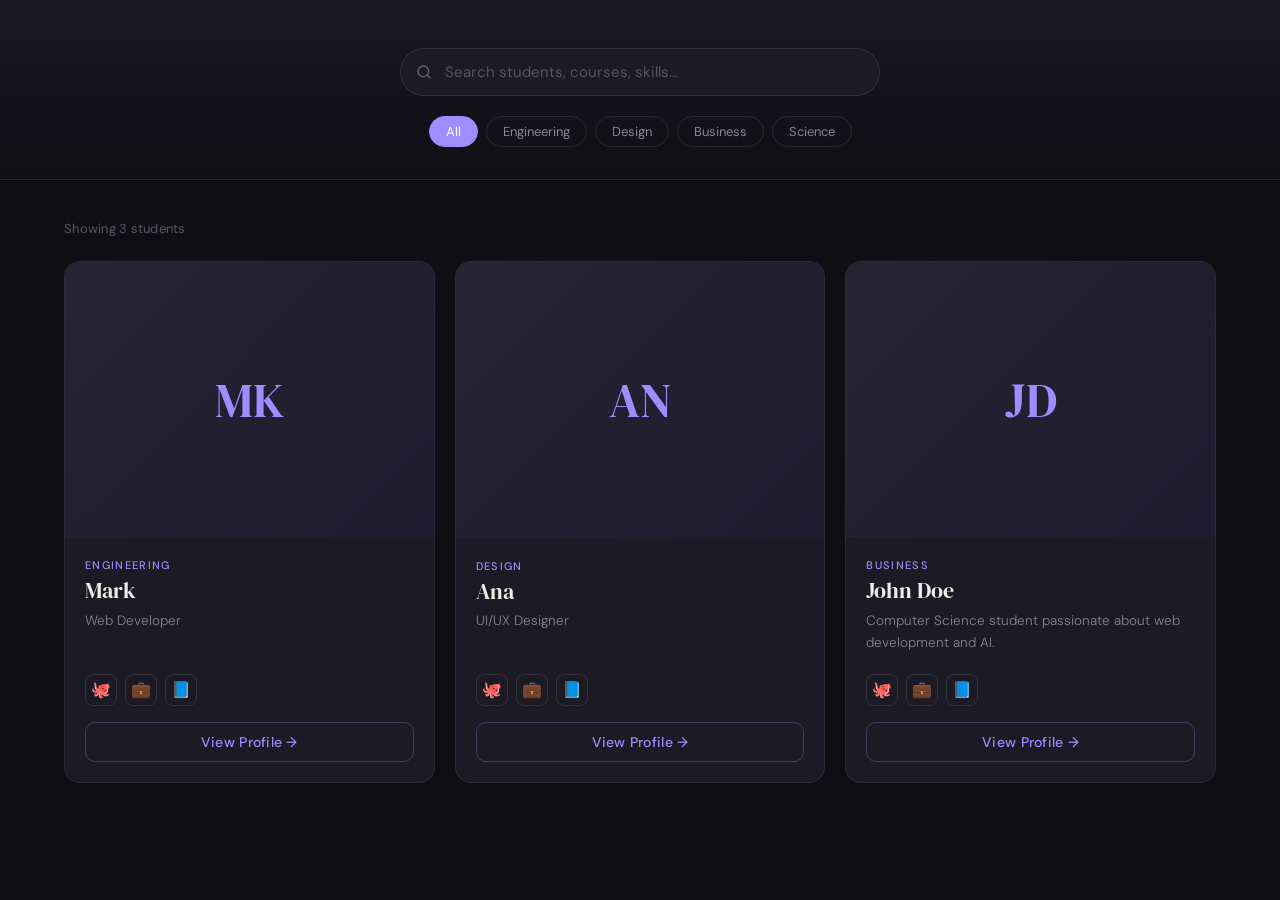
==== commit 458494fd: "Update root page rendering and sync main.js card display" ====
--- a/index.html
+++ b/index.html
@@ -8,11 +8,10 @@
 </head>
 <body>
 
-  
-
+<header>
   <div class="search-wrap">
     <svg class="search-icon" width="16" height="16" viewBox="0 0 24 24" fill="none" stroke="currentColor" stroke-width="2" stroke-linecap="round" stroke-linejoin="round"><circle cx="11" cy="11" r="8"/><line x1="21" y1="21" x2="16.65" y2="16.65"/></svg>
-    <input type="text" id="search" placeholder="Search students, courses, skills…" oninput="filterCards()" />
+    <input type="text" id="search" placeholder="Search students, courses, skills…" />
   </div>
 
   <div class="filter-row">
